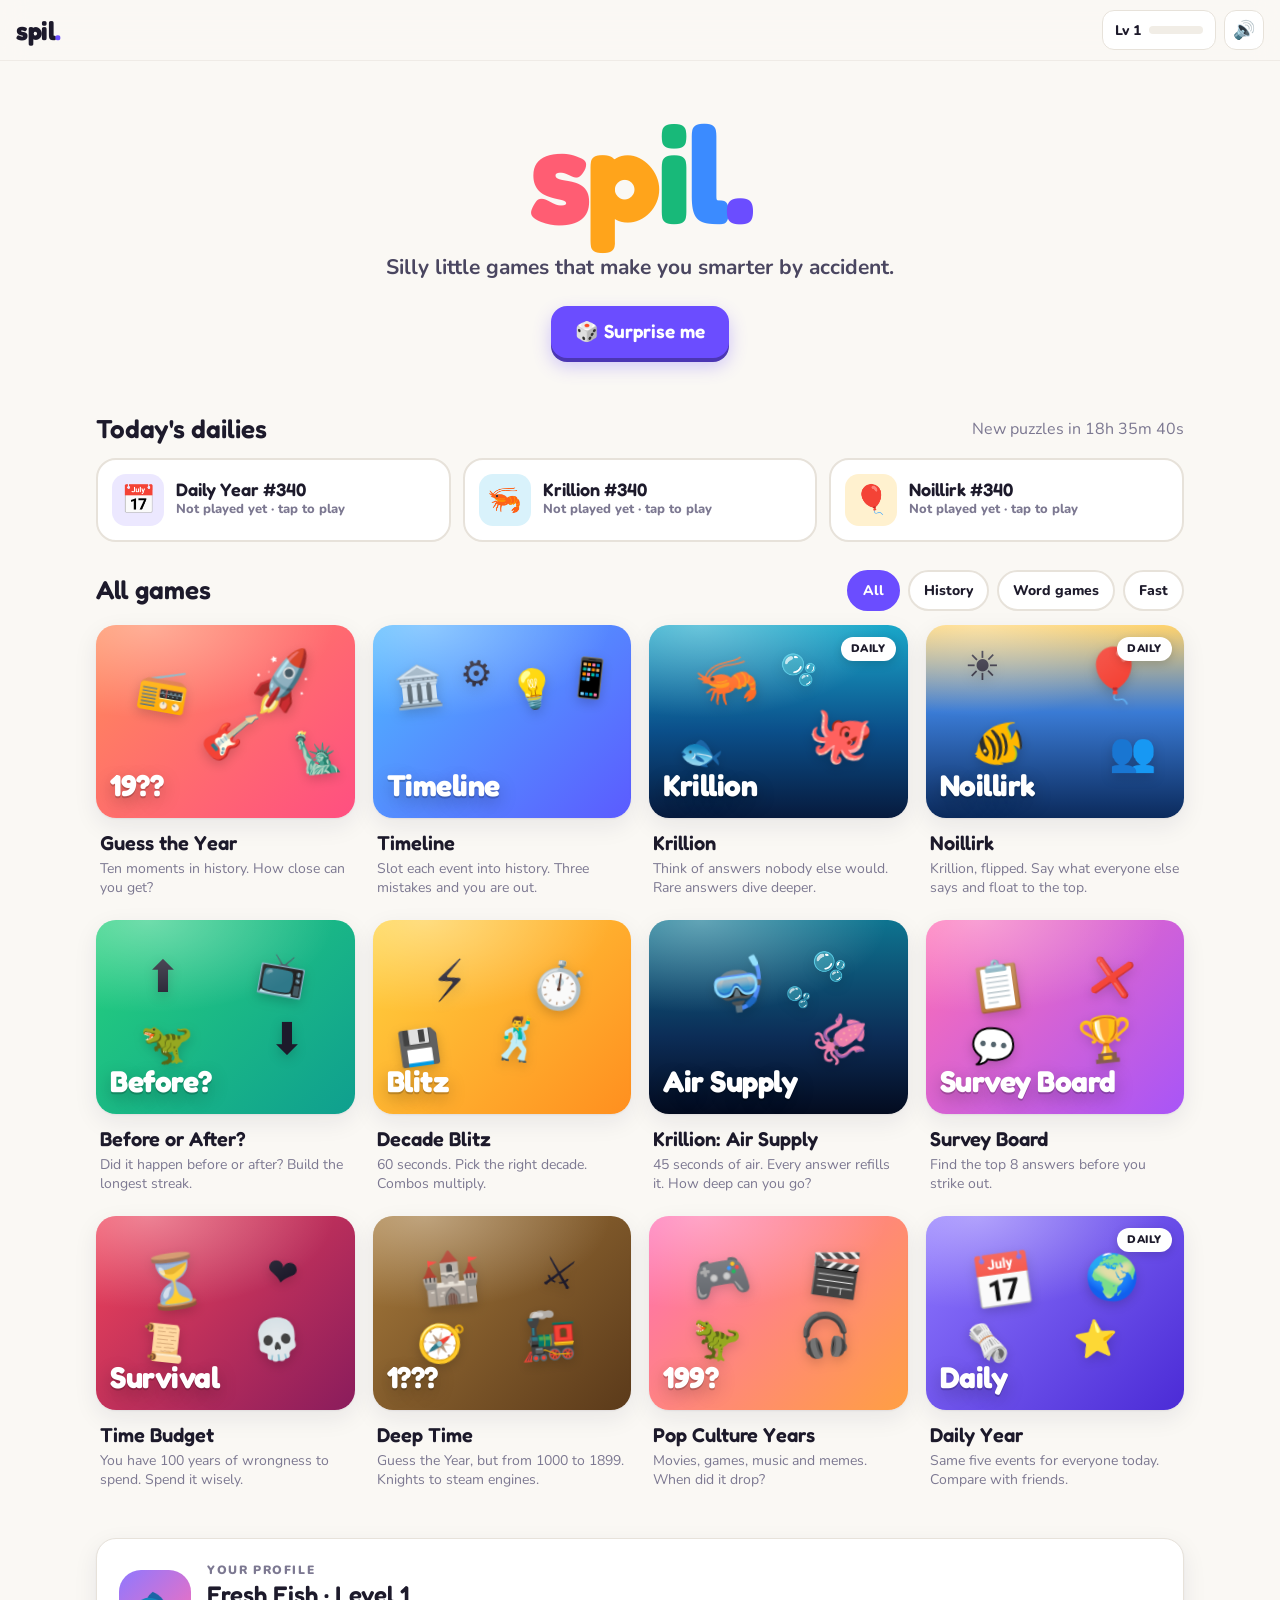
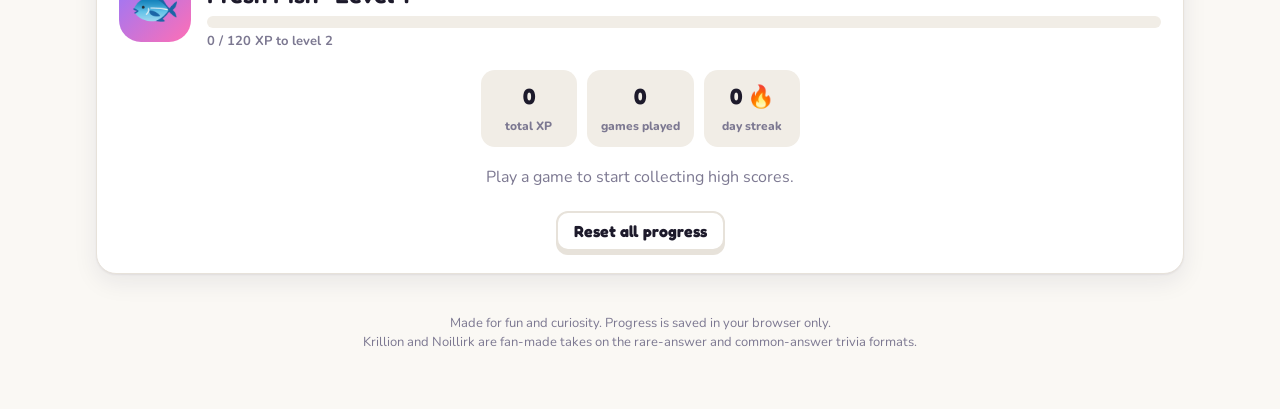
==== index.html @ cfe2b4f1 "Add spil.: neal.fun-style game site with Guess the Year, Krillion and Noillirk - Home page with game" ====
<!doctype html>
<html lang="en">
<head>
  <meta charset="utf-8">
  <meta name="viewport" content="width=device-width, initial-scale=1, viewport-fit=cover">
  <title>spil. · silly smart games</title>
  <meta name="description" content="A collection of quick, ridiculously replayable browser games: guess the year, build timelines, dive for rare answers in Krillion and hunt the obvious in Noillirk.">
  <meta name="theme-color" content="#6b4dff">
  <meta property="og:title" content="spil. · silly smart games">
  <meta property="og:description" content="Guess the year, build timelines, dive for rare answers. Quick games that make you smarter by accident.">
  <link rel="icon" href="assets/favicon.svg" type="image/svg+xml">
  <link rel="preconnect" href="https://fonts.googleapis.com">
  <link rel="preconnect" href="https://fonts.gstatic.com" crossorigin>
  <link href="https://fonts.googleapis.com/css2?family=Fredoka:wght@500;600;700&family=Nunito:wght@500;700;800;900&display=swap" rel="stylesheet">
  <link rel="stylesheet" href="assets/css/base.css">
  <link rel="stylesheet" href="assets/css/home.css">
</head>
<body>
  <div id="topbar"></div>

  <main class="home">
    <header class="hero">
      <h1 class="hero-title"><span>s</span><span>p</span><span>i</span><span>l</span><span class="dot">.</span></h1>
      <p class="hero-sub">Silly little games that make you smarter by accident.</p>
      <div class="hero-actions">
        <button class="btn" id="surprise">🎲 Surprise me</button>
      </div>
    </header>

    <section class="dailies" aria-labelledby="dailies-h">
      <div class="section-head">
        <h2 id="dailies-h">Today's dailies</h2>
        <span class="muted" id="reset-clock"></span>
      </div>
      <div class="daily-row" id="daily-row"></div>
    </section>

    <section aria-labelledby="games-h">
      <div class="section-head">
        <h2 id="games-h">All games</h2>
        <div class="chips" id="filters" role="group" aria-label="Filter games"></div>
      </div>
      <div class="game-grid" id="game-grid"></div>
    </section>

    <section class="profile card" id="profile" aria-labelledby="profile-h">
      <div class="profile-top">
        <div class="avatar" id="avatar">🐟</div>
        <div class="profile-info">
          <div class="kicker">Your profile</div>
          <h2 id="profile-h"><span id="p-title">Fresh Fish</span> · <span id="p-level">Level 1</span></h2>
          <div class="p-bar"><span id="p-fill"></span></div>
          <div class="muted small" id="p-xp"></div>
        </div>
      </div>
      <div class="stat-row" id="p-stats"></div>
      <div class="best-list" id="p-bests"></div>
      <div class="center"><button class="btn ghost small" id="reset">Reset all progress</button></div>
    </section>

    <footer class="footer-note">
      Made for fun and curiosity. Progress is saved in your browser only.<br>
      Krillion and Noillirk are fan-made takes on the rare-answer and common-answer trivia formats.
    </footer>
  </main>

  <script src="assets/js/core.js"></script>
  <script src="assets/js/home.js"></script>
</body>
</html>
---- assets/css/base.css ----
/* Spil base styles: tokens, top bar, buttons, shared components. */
:root {
  --bg: #faf8f4;
  --bg-2: #f1ede6;
  --card: #ffffff;
  --ink: #1d1a2b;
  --ink-2: #4a4660;
  --muted: #7c7891;
  --line: #e7e2da;
  --accent: #6b4dff;
  --accent-2: #8f78ff;
  --accent-ink: #ffffff;
  --good: #16b871;
  --good-bg: #dff7ec;
  --warn: #f5a524;
  --warn-bg: #fff2d9;
  --bad: #f0435a;
  --bad-bg: #ffe3e7;
  --shadow: 0 1px 2px rgba(30, 20, 60, 0.06), 0 8px 24px rgba(30, 20, 60, 0.08);
  --shadow-lg: 0 2px 4px rgba(30, 20, 60, 0.08), 0 18px 48px rgba(30, 20, 60, 0.16);
  --radius: 20px;
  --radius-sm: 12px;
  --font-display: 'Fredoka', 'Nunito', system-ui, sans-serif;
  --font-body: 'Nunito', system-ui, -apple-system, 'Segoe UI', sans-serif;
  color-scheme: light;
}

@media (prefers-color-scheme: dark) {
  :root:not([data-theme='light']) {
    --bg: #13111c;
    --bg-2: #1b1828;
    --card: #1f1c2e;
    --ink: #f3f0ff;
    --ink-2: #cfc9e8;
    --muted: #9690b3;
    --line: #2f2b44;
    --accent: #8b74ff;
    --accent-2: #a594ff;
    --good-bg: #123a2a;
    --warn-bg: #3d2e10;
    --bad-bg: #431b24;
    --shadow: 0 1px 2px rgba(0, 0, 0, 0.3), 0 8px 24px rgba(0, 0, 0, 0.35);
    --shadow-lg: 0 2px 4px rgba(0, 0, 0, 0.4), 0 18px 48px rgba(0, 0, 0, 0.5);
    color-scheme: dark;
  }
}

*,
*::before,
*::after {
  box-sizing: border-box;
}

html {
  -webkit-text-size-adjust: 100%;
  -webkit-tap-highlight-color: transparent;
}

body {
  margin: 0;
  min-height: 100vh;
  min-height: 100dvh;
  background: var(--bg);
  color: var(--ink);
  font-family: var(--font-body);
  font-size: 16px;
  line-height: 1.5;
  overflow-x: hidden;
}

h1,
h2,
h3 {
  font-family: var(--font-display);
  font-weight: 600;
  line-height: 1.15;
  margin: 0;
}

a {
  color: inherit;
}

button {
  font: inherit;
  color: inherit;
}

[hidden] {
  display: none !important;
}

.visually-hidden {
  position: absolute !important;
  width: 1px;
  height: 1px;
  overflow: hidden;
  clip: rect(0 0 0 0);
  white-space: nowrap;
}

/* ---------- Top bar ---------- */
.topbar {
  position: sticky;
  top: 0;
  z-index: 50;
  display: flex;
  align-items: center;
  gap: 12px;
  padding: 10px 16px;
  background: color-mix(in srgb, var(--bg) 82%, transparent);
  backdrop-filter: blur(12px);
  -webkit-backdrop-filter: blur(12px);
  border-bottom: 1px solid color-mix(in srgb, var(--line) 60%, transparent);
}

.logo {
  display: inline-flex;
  align-items: baseline;
  gap: 6px;
  text-decoration: none;
  font-family: var(--font-display);
  font-weight: 700;
  font-size: 26px;
  letter-spacing: -0.5px;
}

.logo-back {
  font-size: 20px;
  color: var(--muted);
  transition: transform 0.2s;
}

.logo:hover .logo-back {
  transform: translateX(-3px);
}

.logo-dot {
  color: var(--accent);
  margin-left: -6px;
}

.topbar-title {
  flex: 1;
  min-width: 0;
  text-align: center;
  font-family: var(--font-display);
  font-weight: 600;
  font-size: 17px;
  color: var(--ink-2);
  white-space: nowrap;
  overflow: hidden;
  text-overflow: ellipsis;
}

.topbar-right {
  display: flex;
  align-items: center;
  gap: 8px;
}

.icon-btn {
  width: 40px;
  height: 40px;
  display: grid;
  place-items: center;
  border: 1px solid var(--line);
  background: var(--card);
  border-radius: 12px;
  cursor: pointer;
  font-size: 18px;
  transition: transform 0.15s;
}

.icon-btn:hover {
  transform: translateY(-1px);
}

.icon-btn:active {
  transform: scale(0.94);
}

.xp-chip {
  display: inline-flex;
  align-items: center;
  gap: 8px;
  height: 40px;
  padding: 0 12px;
  border: 1px solid var(--line);
  border-radius: 12px;
  background: var(--card);
  text-decoration: none;
  font-weight: 800;
  font-size: 14px;
}

.xp-streak {
  font-size: 13px;
}

.xp-bar {
  width: 54px;
  height: 8px;
  border-radius: 99px;
  background: var(--bg-2);
  overflow: hidden;
}

.xp-fill {
  display: block;
  height: 100%;
  width: 0;
  border-radius: inherit;
  background: linear-gradient(90deg, var(--accent), #ff6fb5);
  transition: width 0.8s cubic-bezier(0.2, 0.8, 0.2, 1);
}

@media (max-width: 420px) {
  .xp-bar {
    display: none;
  }
  .topbar-title {
    font-size: 15px;
  }
}

/* ---------- Buttons ---------- */
.btn {
  --b: var(--accent);
  display: inline-flex;
  align-items: center;
  justify-content: center;
  gap: 8px;
  min-height: 52px;
  padding: 0 24px;
  border: 0;
  border-radius: 16px;
  background: var(--b);
  color: var(--accent-ink);
  font-family: var(--font-display);
  font-weight: 600;
  font-size: 19px;
  text-decoration: none;
  cursor: pointer;
  box-shadow: 0 4px 0 color-mix(in srgb, var(--b) 70%, #000), 0 8px 18px color-mix(in srgb, var(--b) 30%, transparent);
  transition: transform 0.12s, box-shadow 0.12s, filter 0.2s;
  user-select: none;
}

.btn:hover {
  filter: brightness(1.06);
  transform: translateY(-1px);
}

.btn:active {
  transform: translateY(3px);
  box-shadow: 0 1px 0 color-mix(in srgb, var(--b) 70%, #000), 0 3px 8px color-mix(in srgb, var(--b) 25%, transparent);
}

.btn:disabled {
  opacity: 0.45;
  pointer-events: none;
}

.btn.ghost {
  background: var(--card);
  color: var(--ink);
  border: 2px solid var(--line);
  box-shadow: 0 4px 0 var(--line);
}

.btn.good {
  --b: var(--good);
}

.btn.bad {
  --b: var(--bad);
}

.btn.warn {
  --b: var(--warn);
}

.btn.small {
  min-height: 40px;
  padding: 0 16px;
  font-size: 16px;
  border-radius: 12px;
}

.btn.wide {
  width: 100%;
}

.btn-row {
  display: flex;
  gap: 12px;
  flex-wrap: wrap;
  justify-content: center;
}

/* ---------- Chips ---------- */
.chips {
  display: flex;
  flex-wrap: wrap;
  gap: 8px;
  justify-content: center;
}

.chip {
  padding: 8px 14px;
  border-radius: 99px;
  border: 2px solid var(--line);
  background: var(--card);
  font-weight: 800;
  font-size: 14px;
  cursor: pointer;
  transition: all 0.15s;
  user-select: none;
}

.chip:hover {
  border-color: var(--accent-2);
}

.chip[aria-pressed='true'] {
  background: var(--accent);
  border-color: var(--accent);
  color: #fff;
}

/* ---------- Layout ---------- */
.wrap {
  width: 100%;
  max-width: 760px;
  margin: 0 auto;
  padding: 20px 16px 64px;
}

.card {
  background: var(--card);
  border: 1px solid var(--line);
  border-radius: var(--radius);
  box-shadow: var(--shadow);
}

.screen {
  animation: screen-in 0.35s cubic-bezier(0.2, 0.8, 0.2, 1);
}

@keyframes screen-in {
  from {
    opacity: 0;
    transform: translateY(14px);
  }
}

.kicker {
  font-weight: 900;
  font-size: 12px;
  letter-spacing: 1.6px;
  text-transform: uppercase;
  color: var(--muted);
}

.muted {
  color: var(--muted);
}

.center {
  text-align: center;
}

/* ---------- Feedback animations ---------- */
.shake {
  animation: shake 0.4s;
}

@keyframes shake {
  20% { transform: translateX(-8px); }
  40% { transform: translateX(7px); }
  60% { transform: translateX(-5px); }
  80% { transform: translateX(3px); }
}

.pop {
  animation: pop 0.45s cubic-bezier(0.2, 1.6, 0.4, 1);
}

@keyframes pop {
  from { transform: scale(0.6); opacity: 0; }
}

.float {
  animation: float 3.2s ease-in-out infinite;
}

@keyframes float {
  50% { transform: translateY(-8px); }
}

/* ---------- Toasts & confetti ---------- */
.toasts {
  position: fixed;
  left: 50%;
  bottom: 24px;
  transform: translateX(-50%);
  z-index: 200;
  display: flex;
  flex-direction: column;
  gap: 8px;
  align-items: center;
  pointer-events: none;
  width: calc(100% - 32px);
  max-width: 420px;
}

.toast {
  padding: 12px 18px;
  border-radius: 14px;
  background: var(--ink);
  color: var(--bg);
  font-weight: 800;
  box-shadow: var(--shadow-lg);
  animation: toast-in 0.35s cubic-bezier(0.2, 1.4, 0.4, 1);
  text-align: center;
}

.toast.out {
  opacity: 0;
  transform: translateY(10px);
  transition: all 0.3s;
}

@keyframes toast-in {
  from { opacity: 0; transform: translateY(16px) scale(0.95); }
}

.confetti-canvas {
  position: fixed;
  inset: 0;
  width: 100vw;
  height: 100vh;
  pointer-events: none;
  z-index: 300;
}

/* ---------- Shared results & mode pickers ---------- */
.mode-grid {
  display: grid;
  grid-template-columns: repeat(auto-fill, minmax(210px, 1fr));
  gap: 14px;
}

.mode-card {
  position: relative;
  display: flex;
  flex-direction: column;
  gap: 4px;
  padding: 18px;
  text-align: left;
  border: 2px solid var(--line);
  border-radius: var(--radius);
  background: var(--card);
  cursor: pointer;
  transition: transform 0.18s, border-color 0.18s, box-shadow 0.18s;
}

.mode-card:hover {
  transform: translateY(-3px);
  border-color: var(--accent-2);
  box-shadow: var(--shadow);
}

.mode-card .mode-emoji {
  font-size: 34px;
  line-height: 1;
  margin-bottom: 6px;
}

.mode-card .mode-name {
  font-family: var(--font-display);
  font-weight: 600;
  font-size: 20px;
}

.mode-card .mode-desc {
  color: var(--muted);
  font-size: 14px;
  line-height: 1.35;
}

.mode-card .mode-best {
  margin-top: 6px;
  font-size: 12px;
  font-weight: 900;
  color: var(--accent);
  letter-spacing: 0.4px;
}

.mode-card .badge {
  position: absolute;
  top: 12px;
  right: 12px;
  padding: 3px 9px;
  border-radius: 99px;
  font-size: 11px;
  font-weight: 900;
  letter-spacing: 0.5px;
  background: var(--warn);
  color: #3a2600;
}

.mode-card .badge.done {
  background: var(--good);
  color: #fff;
}

.big-score {
  font-family: var(--font-display);
  font-weight: 700;
  font-size: clamp(56px, 16vw, 96px);
  line-height: 1;
  letter-spacing: -2px;
}

.result-title {
  font-size: clamp(26px, 6vw, 36px);
}

.stat-row {
  display: flex;
  justify-content: center;
  gap: 10px;
  flex-wrap: wrap;
}

.stat {
  min-width: 96px;
  padding: 10px 14px;
  border-radius: 14px;
  background: var(--bg-2);
  text-align: center;
}

.stat b {
  display: block;
  font-family: var(--font-display);
  font-size: 22px;
}

.stat span {
  font-size: 12px;
  color: var(--muted);
  font-weight: 800;
}

.new-best {
  display: inline-block;
  padding: 6px 14px;
  border-radius: 99px;
  background: linear-gradient(90deg, #ffb020, #ff6fb5);
  color: #fff;
  font-weight: 900;
  letter-spacing: 0.4px;
  animation: pop 0.5s cubic-bezier(0.2, 1.6, 0.4, 1);
}

.footer-note {
  margin-top: 40px;
  text-align: center;
  font-size: 13px;
  color: var(--muted);
}

@media (prefers-reduced-motion: reduce) {
  *,
  *::before,
  *::after {
    animation-duration: 0.01ms !important;
    animation-iteration-count: 1 !important;
    transition-duration: 0.01ms !important;
  }
}
---- assets/css/home.css ----
/* Home page: neal.fun-style wall of games. */
.home {
  width: 100%;
  max-width: 1120px;
  margin: 0 auto;
  padding: 0 16px 56px;
}

.hero {
  padding: 48px 0 28px;
  text-align: center;
}

.hero-title {
  font-size: clamp(72px, 18vw, 136px);
  font-weight: 700;
  letter-spacing: -4px;
  line-height: 0.95;
}

.hero-title span {
  display: inline-block;
  animation: letter-bounce 0.7s cubic-bezier(0.2, 1.6, 0.4, 1) backwards;
}

.hero-title span:nth-child(1) { color: #ff5d73; animation-delay: 0.05s; }
.hero-title span:nth-child(2) { color: #ffa41b; animation-delay: 0.12s; }
.hero-title span:nth-child(3) { color: #18b979; animation-delay: 0.19s; }
.hero-title span:nth-child(4) { color: #3b8bff; animation-delay: 0.26s; }
.hero-title .dot { color: var(--accent); animation-delay: 0.33s; }

.hero-title span:hover {
  animation: wobble 0.6s;
}

@keyframes letter-bounce {
  from { transform: translateY(40px) scale(0.6); opacity: 0; }
}

@keyframes wobble {
  25% { transform: rotate(-10deg) scale(1.1); }
  75% { transform: rotate(8deg) scale(1.05); }
}

.hero-sub {
  margin: 14px auto 22px;
  max-width: 520px;
  font-size: clamp(17px, 2.6vw, 21px);
  color: var(--ink-2);
  font-weight: 700;
}

.section-head {
  display: flex;
  align-items: center;
  justify-content: space-between;
  gap: 12px;
  flex-wrap: wrap;
  margin: 28px 0 14px;
}

.section-head h2 {
  font-size: 26px;
}

.section-head .chips {
  justify-content: flex-end;
}

/* ---------- Daily strip ---------- */
.daily-row {
  display: grid;
  grid-template-columns: repeat(3, 1fr);
  gap: 12px;
}

.daily {
  display: flex;
  align-items: center;
  gap: 12px;
  padding: 14px;
  border-radius: var(--radius);
  background: var(--card);
  border: 2px solid var(--line);
  text-decoration: none;
  transition: transform 0.18s, border-color 0.18s;
}

.daily:hover {
  transform: translateY(-2px);
  border-color: var(--accent-2);
}

.daily-emoji {
  flex: none;
  width: 52px;
  height: 52px;
  display: grid;
  place-items: center;
  border-radius: 14px;
  font-size: 28px;
}

.daily-name {
  font-family: var(--font-display);
  font-weight: 600;
  font-size: 18px;
  line-height: 1.1;
}

.daily-state {
  font-size: 13px;
  font-weight: 800;
  color: var(--muted);
}

.daily.done .daily-state {
  color: var(--good);
}

@media (max-width: 720px) {
  .daily-row {
    grid-template-columns: 1fr;
  }
}

/* ---------- Game grid ---------- */
.game-grid {
  display: grid;
  grid-template-columns: repeat(auto-fill, minmax(240px, 1fr));
  gap: 22px 18px;
}

.game {
  display: block;
  text-decoration: none;
  outline-offset: 6px;
  border-radius: var(--radius);
}

.game-thumb {
  position: relative;
  aspect-ratio: 4 / 3;
  border-radius: var(--radius);
  overflow: hidden;
  box-shadow: var(--shadow);
  transition: transform 0.25s cubic-bezier(0.2, 0.8, 0.2, 1), box-shadow 0.25s;
  isolation: isolate;
}

.game:hover .game-thumb,
.game:focus-visible .game-thumb {
  transform: translateY(-5px) rotate(-0.6deg);
  box-shadow: var(--shadow-lg);
}

.game-thumb::after {
  content: '';
  position: absolute;
  inset: 0;
  background: radial-gradient(120% 80% at 20% 0%, rgba(255, 255, 255, 0.35), transparent 60%);
  pointer-events: none;
}

.thumb-label {
  position: absolute;
  left: 14px;
  bottom: 10px;
  z-index: 2;
  font-family: var(--font-display);
  font-weight: 700;
  font-size: 30px;
  color: #fff;
  text-shadow: 0 2px 0 rgba(0, 0, 0, 0.18), 0 6px 18px rgba(0, 0, 0, 0.25);
  letter-spacing: -0.5px;
}

.sprite {
  position: absolute;
  line-height: 1;
  transform: translate(-50%, -50%) rotate(var(--r, 0deg));
  transition: transform 0.4s cubic-bezier(0.2, 1.4, 0.4, 1);
  filter: drop-shadow(0 4px 6px rgba(0, 0, 0, 0.18));
  user-select: none;
}

.game:hover .sprite {
  transform: translate(-50%, -50%) rotate(calc(var(--r, 0deg) * -1)) scale(1.12) translateY(-4px);
}

.game:hover .sprite:nth-child(2n) {
  transition-delay: 0.05s;
}

.thumb-badge {
  position: absolute;
  top: 12px;
  right: 12px;
  z-index: 2;
  padding: 4px 10px;
  border-radius: 99px;
  background: #fff;
  color: #1d1a2b;
  font-size: 11px;
  font-weight: 900;
  letter-spacing: 0.6px;
  box-shadow: 0 3px 10px rgba(0, 0, 0, 0.15);
}

.game-meta {
  padding: 10px 4px 0;
}

.game-title {
  font-family: var(--font-display);
  font-weight: 600;
  font-size: 20px;
}

.game-desc {
  margin-top: 2px;
  font-size: 14px;
  color: var(--muted);
  line-height: 1.35;
}

.game-best {
  margin-top: 4px;
  font-size: 12px;
  font-weight: 900;
  color: var(--accent);
}

/* ---------- Profile ---------- */
.profile {
  margin-top: 48px;
  padding: 22px;
  display: grid;
  gap: 18px;
  scroll-margin-top: 80px;
}

.profile-top {
  display: flex;
  gap: 16px;
  align-items: center;
}

.avatar {
  flex: none;
  width: 72px;
  height: 72px;
  display: grid;
  place-items: center;
  font-size: 40px;
  border-radius: 22px;
  background: linear-gradient(135deg, #8f78ff, #ff6fb5);
}

.profile-info {
  flex: 1;
  min-width: 0;
}

.profile-info h2 {
  font-size: 24px;
  margin: 2px 0 8px;
}

.p-bar {
  height: 12px;
  border-radius: 99px;
  background: var(--bg-2);
  overflow: hidden;
}

.p-bar span {
  display: block;
  height: 100%;
  width: 0;
  border-radius: inherit;
  background: linear-gradient(90deg, var(--accent), #ff6fb5);
  transition: width 1s cubic-bezier(0.2, 0.8, 0.2, 1);
}

.small {
  font-size: 13px;
  margin-top: 4px;
  font-weight: 700;
}

.best-list {
  display: grid;
  grid-template-columns: repeat(auto-fill, minmax(200px, 1fr));
  gap: 8px;
}

.best-item {
  display: flex;
  justify-content: space-between;
  gap: 8px;
  padding: 10px 12px;
  border-radius: 12px;
  background: var(--bg-2);
  font-size: 14px;
  font-weight: 800;
}

.best-item b {
  font-family: var(--font-display);
  color: var(--accent);
}
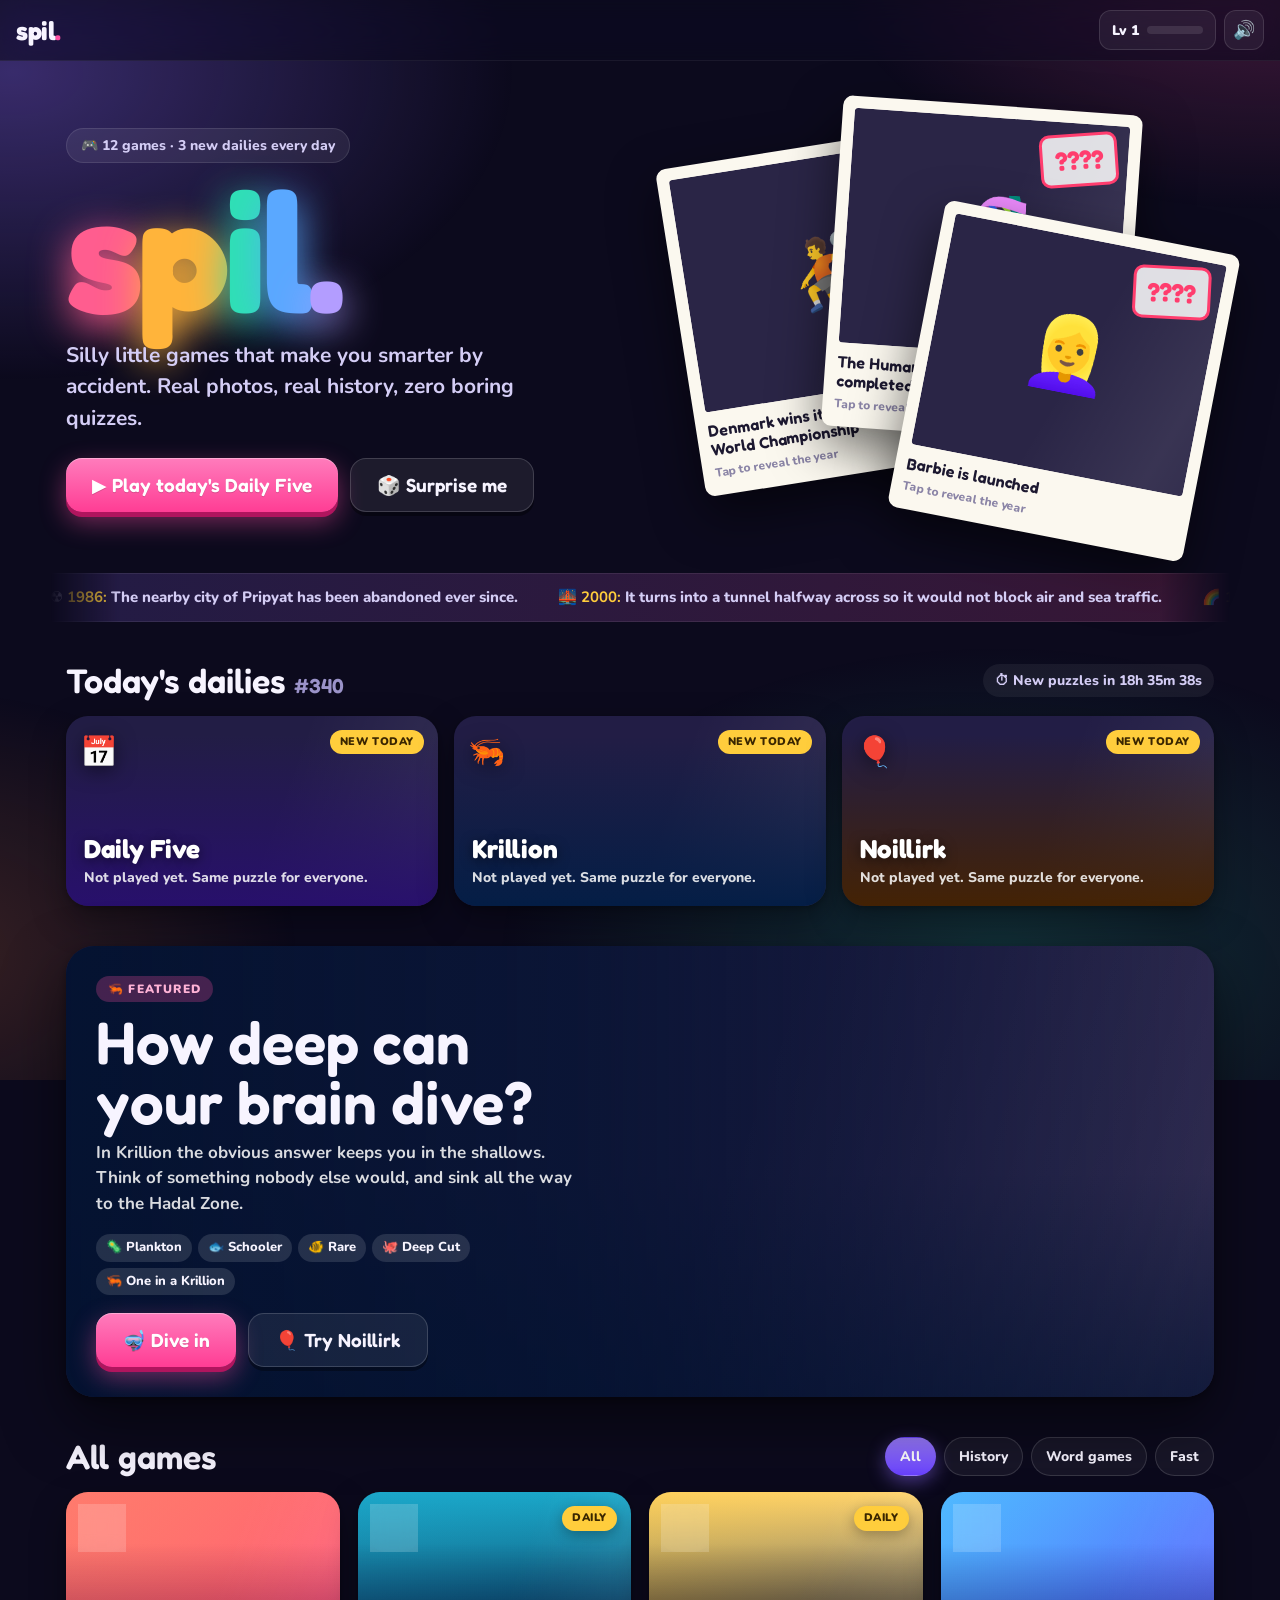
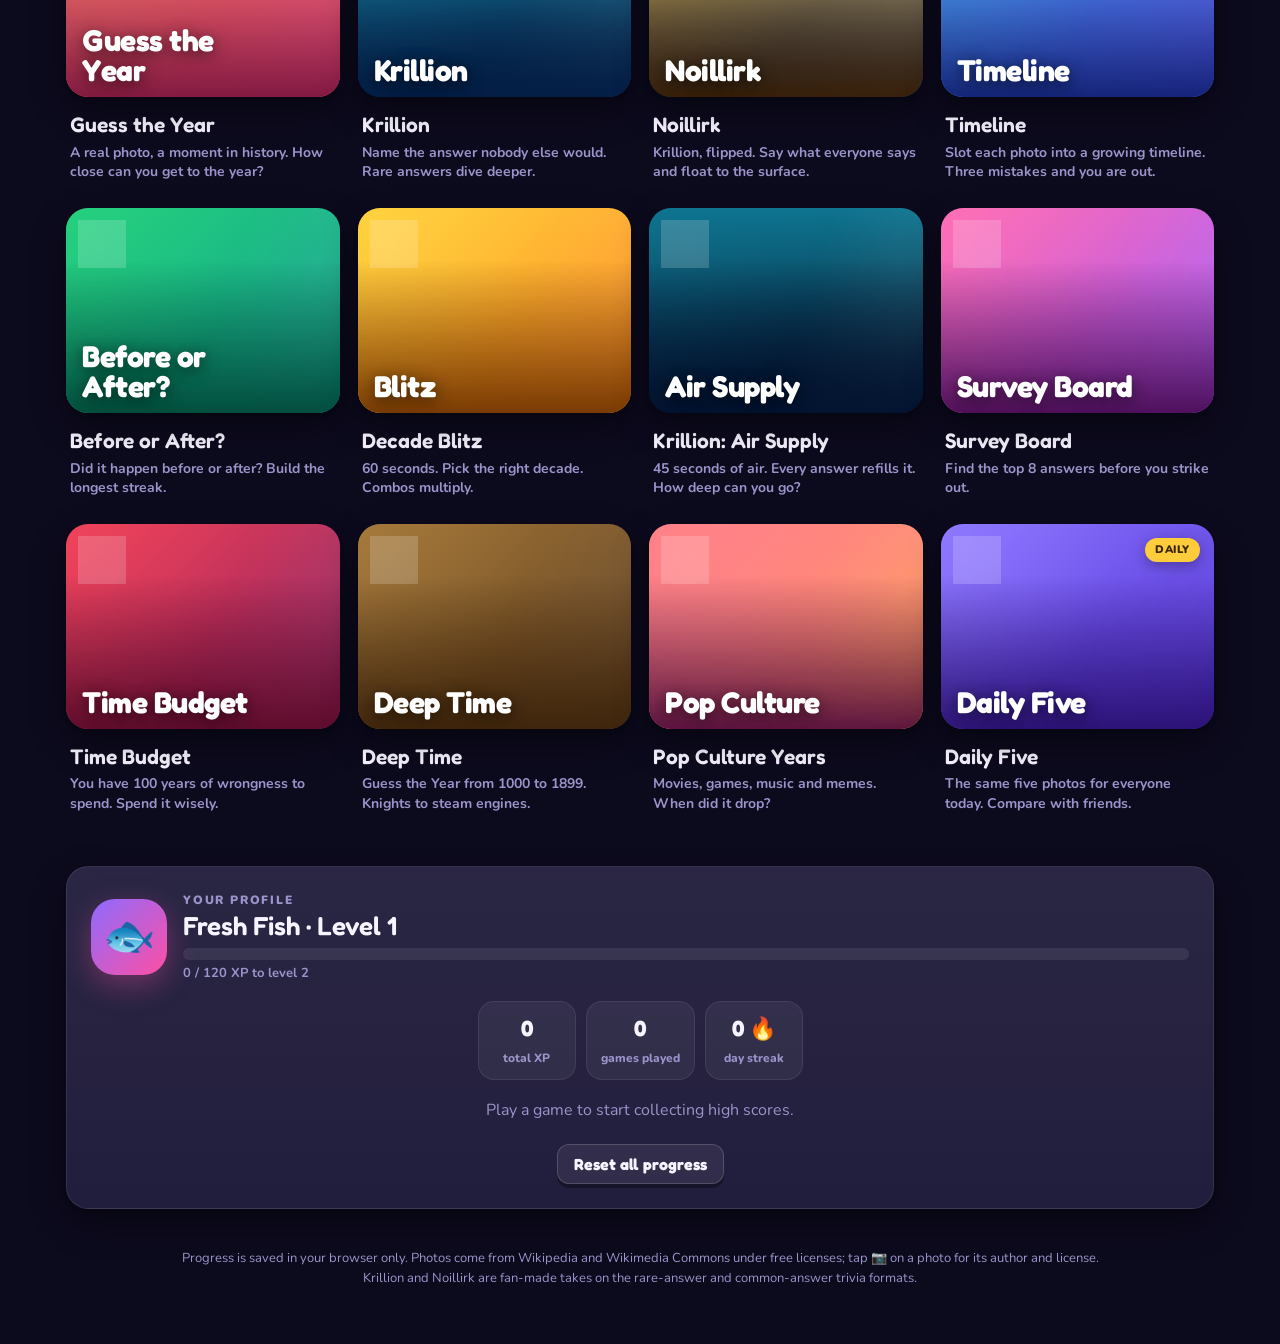
==== commit 0e4e8fdf: "Redesign with real photos and a dark, vivid look - Load free-licensed photos live from Wikipedia/Wik" ====
--- a/index.html
+++ b/index.html
@@ -4,11 +4,13 @@
   <meta charset="utf-8">
   <meta name="viewport" content="width=device-width, initial-scale=1, viewport-fit=cover">
   <title>spil. · silly smart games</title>
-  <meta name="description" content="A collection of quick, ridiculously replayable browser games: guess the year, build timelines, dive for rare answers in Krillion and hunt the obvious in Noillirk.">
-  <meta name="theme-color" content="#6b4dff">
+  <meta name="description" content="Quick, ridiculously replayable browser games: guess the year from real photos, build timelines, dive for rare answers in Krillion and hunt the obvious in Noillirk.">
+  <meta name="theme-color" content="#0c0a1d">
   <meta property="og:title" content="spil. · silly smart games">
-  <meta property="og:description" content="Guess the year, build timelines, dive for rare answers. Quick games that make you smarter by accident.">
+  <meta property="og:description" content="Guess the year from real photos, build timelines, dive for rare answers. Quick games that make you smarter by accident.">
   <link rel="icon" href="assets/favicon.svg" type="image/svg+xml">
+  <link rel="preconnect" href="https://en.wikipedia.org" crossorigin>
+  <link rel="preconnect" href="https://upload.wikimedia.org">
   <link rel="preconnect" href="https://fonts.googleapis.com">
   <link rel="preconnect" href="https://fonts.gstatic.com" crossorigin>
   <link href="https://fonts.googleapis.com/css2?family=Fredoka:wght@500;600;700&family=Nunito:wght@500;700;800;900&display=swap" rel="stylesheet">
@@ -19,21 +21,30 @@
   <div id="topbar"></div>
 
   <main class="home">
-    <header class="hero">
-      <h1 class="hero-title"><span>s</span><span>p</span><span>i</span><span>l</span><span class="dot">.</span></h1>
-      <p class="hero-sub">Silly little games that make you smarter by accident.</p>
-      <div class="hero-actions">
-        <button class="btn" id="surprise">🎲 Surprise me</button>
+    <section class="hero">
+      <div class="hero-copy">
+        <div class="hero-kicker">🎮 12 games · 3 new dailies every day</div>
+        <h1 class="hero-title"><span>s</span><span>p</span><span>i</span><span>l</span><span class="dot">.</span></h1>
+        <p class="hero-sub">Silly little games that make you smarter by accident. Real photos, real history, zero boring quizzes.</p>
+        <div class="hero-actions">
+          <a class="btn pink" id="play-daily" href="year/?mode=daily">▶ Play today's daily</a>
+          <button class="btn ghost" id="surprise">🎲 Surprise me</button>
+        </div>
       </div>
-    </header>
+      <div class="hero-stack" id="hero-stack" aria-label="Quick teaser: guess when these photos were taken"></div>
+    </section>
 
-    <section class="dailies" aria-labelledby="dailies-h">
+    <div class="ticker" aria-hidden="true"><div class="ticker-track" id="ticker"></div></div>
+
+    <section aria-labelledby="dailies-h">
       <div class="section-head">
-        <h2 id="dailies-h">Today's dailies</h2>
-        <span class="muted" id="reset-clock"></span>
+        <h2 id="dailies-h">Today's dailies <span class="muted day-no" id="day-no"></span></h2>
+        <span class="clock" id="reset-clock"></span>
       </div>
       <div class="daily-row" id="daily-row"></div>
     </section>
+
+    <section class="featured" id="featured"></section>
 
     <section aria-labelledby="games-h">
       <div class="section-head">
@@ -59,12 +70,16 @@
     </section>
 
     <footer class="footer-note">
-      Made for fun and curiosity. Progress is saved in your browser only.<br>
+      Progress is saved in your browser only. Photos come from Wikipedia and Wikimedia Commons under free licenses; tap 📷 on a photo for its author and license.<br>
       Krillion and Noillirk are fan-made takes on the rare-answer and common-answer trivia formats.
     </footer>
   </main>
 
   <script src="assets/js/core.js"></script>
+  <script src="assets/js/wiki.js"></script>
+  <script src="assets/js/data/events-a.js"></script>
+  <script src="assets/js/data/events-b.js"></script>
+  <script src="assets/js/data/events-c.js"></script>
   <script src="assets/js/home.js"></script>
 </body>
 </html>
--- a/assets/css/base.css
+++ b/assets/css/base.css
@@ -1,48 +1,33 @@
-/* Spil base styles: tokens, top bar, buttons, shared components. */
+/* spil. base styles: dark, vivid, photo-first. Shared by every page. */
 :root {
-  --bg: #faf8f4;
-  --bg-2: #f1ede6;
-  --card: #ffffff;
-  --ink: #1d1a2b;
-  --ink-2: #4a4660;
-  --muted: #7c7891;
-  --line: #e7e2da;
-  --accent: #6b4dff;
-  --accent-2: #8f78ff;
+  --bg: #0c0a1d;
+  --bg-2: #16132f;
+  --card: #1a1636;
+  --card-2: #221d45;
+  --ink: #f7f4ff;
+  --ink-2: #d4cdf5;
+  --muted: #9b93c9;
+  --line: #2e2858;
+  --accent: #8d6bff;
+  --accent-2: #b39dff;
   --accent-ink: #ffffff;
-  --good: #16b871;
-  --good-bg: #dff7ec;
-  --warn: #f5a524;
-  --warn-bg: #fff2d9;
-  --bad: #f0435a;
-  --bad-bg: #ffe3e7;
-  --shadow: 0 1px 2px rgba(30, 20, 60, 0.06), 0 8px 24px rgba(30, 20, 60, 0.08);
-  --shadow-lg: 0 2px 4px rgba(30, 20, 60, 0.08), 0 18px 48px rgba(30, 20, 60, 0.16);
-  --radius: 20px;
-  --radius-sm: 12px;
+  --pink: #ff4fa3;
+  --yellow: #ffcd3c;
+  --teal: #2fe0b5;
+  --orange: #ff8a3d;
+  --good: #22d38a;
+  --good-bg: rgba(34, 211, 138, 0.14);
+  --warn: #ffb020;
+  --warn-bg: rgba(255, 176, 32, 0.14);
+  --bad: #ff4d6a;
+  --bad-bg: rgba(255, 77, 106, 0.14);
+  --shadow: 0 2px 6px rgba(0, 0, 0, 0.25), 0 14px 34px rgba(0, 0, 0, 0.35);
+  --shadow-lg: 0 4px 10px rgba(0, 0, 0, 0.3), 0 26px 60px rgba(0, 0, 0, 0.5);
+  --radius: 22px;
+  --radius-sm: 14px;
   --font-display: 'Fredoka', 'Nunito', system-ui, sans-serif;
   --font-body: 'Nunito', system-ui, -apple-system, 'Segoe UI', sans-serif;
-  color-scheme: light;
-}
-
-@media (prefers-color-scheme: dark) {
-  :root:not([data-theme='light']) {
-    --bg: #13111c;
-    --bg-2: #1b1828;
-    --card: #1f1c2e;
-    --ink: #f3f0ff;
-    --ink-2: #cfc9e8;
-    --muted: #9690b3;
-    --line: #2f2b44;
-    --accent: #8b74ff;
-    --accent-2: #a594ff;
-    --good-bg: #123a2a;
-    --warn-bg: #3d2e10;
-    --bad-bg: #431b24;
-    --shadow: 0 1px 2px rgba(0, 0, 0, 0.3), 0 8px 24px rgba(0, 0, 0, 0.35);
-    --shadow-lg: 0 2px 4px rgba(0, 0, 0, 0.4), 0 18px 48px rgba(0, 0, 0, 0.5);
-    color-scheme: dark;
-  }
+  color-scheme: dark;
 }
 
 *,
@@ -68,12 +53,32 @@
   overflow-x: hidden;
 }
 
+/* Slow-moving aurora behind every non-ocean page */
+body:not(.dive-page)::before {
+  content: '';
+  position: fixed;
+  inset: -20%;
+  z-index: -1;
+  background:
+    radial-gradient(40% 35% at 15% 20%, rgba(141, 107, 255, 0.35), transparent 70%),
+    radial-gradient(35% 30% at 85% 10%, rgba(255, 79, 163, 0.25), transparent 70%),
+    radial-gradient(40% 35% at 70% 90%, rgba(47, 224, 181, 0.18), transparent 70%),
+    radial-gradient(30% 30% at 10% 90%, rgba(255, 138, 61, 0.18), transparent 70%);
+  animation: aurora 28s ease-in-out infinite alternate;
+  pointer-events: none;
+}
+
+@keyframes aurora {
+  50% { transform: translate(3%, -2%) rotate(4deg) scale(1.05); }
+  100% { transform: translate(-3%, 2%) rotate(-3deg) scale(1.02); }
+}
+
 h1,
 h2,
 h3 {
   font-family: var(--font-display);
   font-weight: 600;
-  line-height: 1.15;
+  line-height: 1.12;
   margin: 0;
 }
 
@@ -90,13 +95,89 @@
   display: none !important;
 }
 
-.visually-hidden {
-  position: absolute !important;
-  width: 1px;
-  height: 1px;
+::selection {
+  background: var(--pink);
+  color: #fff;
+}
+
+.grad-text {
+  background: linear-gradient(90deg, var(--yellow), var(--pink) 45%, var(--accent-2));
+  -webkit-background-clip: text;
+  background-clip: text;
+  color: transparent;
+}
+
+/* ---------- Photos (filled by wiki.js) ---------- */
+.ph {
+  position: relative;
   overflow: hidden;
-  clip: rect(0 0 0 0);
+  background:
+    linear-gradient(110deg, transparent 30%, rgba(255, 255, 255, 0.07) 50%, transparent 70%) 0 0 / 200% 100%,
+    var(--card-2);
+  animation: shimmer 1.6s linear infinite;
+}
+
+.ph.ph-ready,
+.ph.ph-none {
+  animation: none;
+}
+
+@keyframes shimmer {
+  to { background-position: -200% 0, 0 0; }
+}
+
+.ph > img {
+  position: absolute;
+  inset: 0;
+  width: 100%;
+  height: 100%;
+  object-fit: cover;
+  object-position: center 32%;
+  opacity: 0;
+  transform: scale(1.04);
+  transition: opacity 0.6s ease, transform 1.2s cubic-bezier(0.2, 0.8, 0.2, 1);
+}
+
+.ph.ph-ready > img {
+  opacity: 1;
+  transform: scale(1);
+}
+
+.ph-fallback {
+  position: absolute;
+  inset: 0;
+  display: grid;
+  place-items: center;
+  font-size: 64px;
+  transition: opacity 0.5s;
+}
+
+.ph.ph-ready .ph-fallback {
+  opacity: 0;
+}
+
+.ph-credit {
+  position: absolute;
+  right: 8px;
+  bottom: 8px;
+  z-index: 3;
+  max-width: 70%;
+  padding: 3px 8px;
+  border-radius: 99px;
+  background: rgba(0, 0, 0, 0.45);
+  color: rgba(255, 255, 255, 0.85);
+  font-size: 10px;
+  font-weight: 800;
+  text-decoration: none;
   white-space: nowrap;
+  overflow: hidden;
+  text-overflow: ellipsis;
+  opacity: 0.75;
+  transition: opacity 0.2s;
+}
+
+.ph-credit:hover {
+  opacity: 1;
 }
 
 /* ---------- Top bar ---------- */
@@ -108,10 +189,10 @@
   align-items: center;
   gap: 12px;
   padding: 10px 16px;
-  background: color-mix(in srgb, var(--bg) 82%, transparent);
-  backdrop-filter: blur(12px);
-  -webkit-backdrop-filter: blur(12px);
-  border-bottom: 1px solid color-mix(in srgb, var(--line) 60%, transparent);
+  background: rgba(12, 10, 29, 0.6);
+  backdrop-filter: blur(14px) saturate(1.4);
+  -webkit-backdrop-filter: blur(14px) saturate(1.4);
+  border-bottom: 1px solid rgba(255, 255, 255, 0.06);
 }
 
 .logo {
@@ -136,7 +217,7 @@
 }
 
 .logo-dot {
-  color: var(--accent);
+  color: var(--pink);
   margin-left: -6px;
 }
 
@@ -164,16 +245,17 @@
   height: 40px;
   display: grid;
   place-items: center;
-  border: 1px solid var(--line);
-  background: var(--card);
+  border: 1px solid rgba(255, 255, 255, 0.12);
+  background: rgba(255, 255, 255, 0.06);
   border-radius: 12px;
   cursor: pointer;
   font-size: 18px;
-  transition: transform 0.15s;
+  transition: transform 0.15s, background 0.2s;
 }
 
 .icon-btn:hover {
   transform: translateY(-1px);
+  background: rgba(255, 255, 255, 0.12);
 }
 
 .icon-btn:active {
@@ -186,11 +268,11 @@
   gap: 8px;
   height: 40px;
   padding: 0 12px;
-  border: 1px solid var(--line);
+  border: 1px solid rgba(255, 255, 255, 0.12);
   border-radius: 12px;
-  background: var(--card);
+  background: rgba(255, 255, 255, 0.06);
   text-decoration: none;
-  font-weight: 800;
+  font-weight: 900;
   font-size: 14px;
 }
 
@@ -199,10 +281,10 @@
 }
 
 .xp-bar {
-  width: 54px;
+  width: 56px;
   height: 8px;
   border-radius: 99px;
-  background: var(--bg-2);
+  background: rgba(255, 255, 255, 0.1);
   overflow: hidden;
 }
 
@@ -211,7 +293,8 @@
   height: 100%;
   width: 0;
   border-radius: inherit;
-  background: linear-gradient(90deg, var(--accent), #ff6fb5);
+  background: linear-gradient(90deg, var(--yellow), var(--pink));
+  box-shadow: 0 0 10px rgba(255, 79, 163, 0.7);
   transition: width 0.8s cubic-bezier(0.2, 0.8, 0.2, 1);
 }
 
@@ -226,35 +309,39 @@
 
 /* ---------- Buttons ---------- */
 .btn {
-  --b: var(--accent);
+  --b1: #9a7bff;
+  --b2: #6a43ff;
+  --edge: #3d1fb8;
+  --glow: rgba(141, 107, 255, 0.45);
   display: inline-flex;
   align-items: center;
   justify-content: center;
   gap: 8px;
-  min-height: 52px;
-  padding: 0 24px;
+  min-height: 54px;
+  padding: 0 26px;
   border: 0;
   border-radius: 16px;
-  background: var(--b);
-  color: var(--accent-ink);
+  background: linear-gradient(180deg, var(--b1), var(--b2));
+  color: #fff;
   font-family: var(--font-display);
   font-weight: 600;
   font-size: 19px;
   text-decoration: none;
   cursor: pointer;
-  box-shadow: 0 4px 0 color-mix(in srgb, var(--b) 70%, #000), 0 8px 18px color-mix(in srgb, var(--b) 30%, transparent);
+  box-shadow: 0 5px 0 var(--edge), 0 10px 26px var(--glow), inset 0 1px 0 rgba(255, 255, 255, 0.35);
   transition: transform 0.12s, box-shadow 0.12s, filter 0.2s;
   user-select: none;
+  text-shadow: 0 1px 0 rgba(0, 0, 0, 0.15);
 }
 
 .btn:hover {
-  filter: brightness(1.06);
+  filter: brightness(1.08);
   transform: translateY(-1px);
 }
 
 .btn:active {
-  transform: translateY(3px);
-  box-shadow: 0 1px 0 color-mix(in srgb, var(--b) 70%, #000), 0 3px 8px color-mix(in srgb, var(--b) 25%, transparent);
+  transform: translateY(4px);
+  box-shadow: 0 1px 0 var(--edge), 0 4px 10px var(--glow), inset 0 1px 0 rgba(255, 255, 255, 0.35);
 }
 
 .btn:disabled {
@@ -263,23 +350,17 @@
 }
 
 .btn.ghost {
-  background: var(--card);
+  background: rgba(255, 255, 255, 0.07);
   color: var(--ink);
-  border: 2px solid var(--line);
-  box-shadow: 0 4px 0 var(--line);
-}
-
-.btn.good {
-  --b: var(--good);
-}
-
-.btn.bad {
-  --b: var(--bad);
-}
-
-.btn.warn {
-  --b: var(--warn);
-}
+  border: 1.5px solid rgba(255, 255, 255, 0.16);
+  box-shadow: 0 4px 0 rgba(0, 0, 0, 0.35);
+  text-shadow: none;
+}
+
+.btn.good { --b1: #3fe6a0; --b2: #15b56f; --edge: #0b7a4a; --glow: rgba(34, 211, 138, 0.4); }
+.btn.bad { --b1: #ff7088; --b2: #e8304f; --edge: #9c1630; --glow: rgba(255, 77, 106, 0.4); }
+.btn.warn { --b1: #ffd76a; --b2: #ffa21f; --edge: #b06a00; --glow: rgba(255, 176, 32, 0.4); color: #3b2500; }
+.btn.pink { --b1: #ff7cbc; --b2: #ff3d94; --edge: #b0155e; --glow: rgba(255, 79, 163, 0.45); }
 
 .btn.small {
   min-height: 40px;
@@ -310,8 +391,8 @@
 .chip {
   padding: 8px 14px;
   border-radius: 99px;
-  border: 2px solid var(--line);
-  background: var(--card);
+  border: 1.5px solid rgba(255, 255, 255, 0.14);
+  background: rgba(255, 255, 255, 0.05);
   font-weight: 800;
   font-size: 14px;
   cursor: pointer;
@@ -321,44 +402,43 @@
 
 .chip:hover {
   border-color: var(--accent-2);
+  background: rgba(255, 255, 255, 0.1);
 }
 
 .chip[aria-pressed='true'] {
-  background: var(--accent);
-  border-color: var(--accent);
+  background: linear-gradient(180deg, #9a7bff, #6a43ff);
+  border-color: transparent;
   color: #fff;
+  box-shadow: 0 6px 18px rgba(141, 107, 255, 0.45);
 }
 
 /* ---------- Layout ---------- */
 .wrap {
   width: 100%;
-  max-width: 760px;
+  max-width: 820px;
   margin: 0 auto;
-  padding: 20px 16px 64px;
+  padding: 18px 16px 64px;
 }
 
 .card {
-  background: var(--card);
-  border: 1px solid var(--line);
+  background: linear-gradient(180deg, rgba(255, 255, 255, 0.07), rgba(255, 255, 255, 0.03)), var(--card);
+  border: 1px solid rgba(255, 255, 255, 0.09);
   border-radius: var(--radius);
   box-shadow: var(--shadow);
 }
 
 .screen {
-  animation: screen-in 0.35s cubic-bezier(0.2, 0.8, 0.2, 1);
+  animation: screen-in 0.4s cubic-bezier(0.2, 0.8, 0.2, 1);
 }
 
 @keyframes screen-in {
-  from {
-    opacity: 0;
-    transform: translateY(14px);
-  }
+  from { opacity: 0; transform: translateY(16px); }
 }
 
 .kicker {
   font-weight: 900;
   font-size: 12px;
-  letter-spacing: 1.6px;
+  letter-spacing: 1.8px;
   text-transform: uppercase;
   color: var(--muted);
 }
@@ -384,7 +464,7 @@
 }
 
 .pop {
-  animation: pop 0.45s cubic-bezier(0.2, 1.6, 0.4, 1);
+  animation: pop 0.5s cubic-bezier(0.2, 1.6, 0.4, 1);
 }
 
 @keyframes pop {
@@ -412,14 +492,14 @@
   align-items: center;
   pointer-events: none;
   width: calc(100% - 32px);
-  max-width: 420px;
+  max-width: 440px;
 }
 
 .toast {
   padding: 12px 18px;
-  border-radius: 14px;
-  background: var(--ink);
-  color: var(--bg);
+  border-radius: 16px;
+  background: #fff;
+  color: #17132e;
   font-weight: 800;
   box-shadow: var(--shadow-lg);
   animation: toast-in 0.35s cubic-bezier(0.2, 1.4, 0.4, 1);
@@ -445,10 +525,10 @@
   z-index: 300;
 }
 
-/* ---------- Shared results & mode pickers ---------- */
+/* ---------- Mode pickers (photo cards) ---------- */
 .mode-grid {
   display: grid;
-  grid-template-columns: repeat(auto-fill, minmax(210px, 1fr));
+  grid-template-columns: repeat(auto-fill, minmax(230px, 1fr));
   gap: 14px;
 }
 
@@ -456,76 +536,123 @@
   position: relative;
   display: flex;
   flex-direction: column;
+  justify-content: flex-end;
   gap: 4px;
-  padding: 18px;
+  min-height: 210px;
+  padding: 76px 18px 18px;
   text-align: left;
-  border: 2px solid var(--line);
+  border: 0;
   border-radius: var(--radius);
   background: var(--card);
+  color: #fff;
   cursor: pointer;
-  transition: transform 0.18s, border-color 0.18s, box-shadow 0.18s;
+  overflow: hidden;
+  isolation: isolate;
+  box-shadow: var(--shadow);
+  transition: transform 0.25s cubic-bezier(0.2, 0.8, 0.2, 1), box-shadow 0.25s;
+}
+
+.mode-card > .ph {
+  position: absolute;
+  inset: 0;
+  z-index: -2;
+}
+
+.mode-card::after {
+  content: '';
+  position: absolute;
+  inset: 0;
+  z-index: -1;
+  background: linear-gradient(180deg, rgba(10, 8, 30, 0.05) 0%, rgba(10, 8, 30, 0.55) 45%, rgba(10, 8, 30, 0.95) 100%);
 }
 
 .mode-card:hover {
-  transform: translateY(-3px);
-  border-color: var(--accent-2);
-  box-shadow: var(--shadow);
+  transform: translateY(-4px) scale(1.01);
+  box-shadow: var(--shadow-lg), 0 0 0 2px var(--accent-2);
+}
+
+.mode-card:hover > .ph > img {
+  transform: scale(1.06);
 }
 
 .mode-card .mode-emoji {
-  font-size: 34px;
+  position: absolute;
+  top: 14px;
+  left: 14px;
+  width: 46px;
+  height: 46px;
+  display: grid;
+  place-items: center;
+  border-radius: 14px;
+  background: rgba(255, 255, 255, 0.16);
+  backdrop-filter: blur(8px);
+  -webkit-backdrop-filter: blur(8px);
+  font-size: 26px;
   line-height: 1;
-  margin-bottom: 6px;
 }
 
 .mode-card .mode-name {
   font-family: var(--font-display);
-  font-weight: 600;
-  font-size: 20px;
+  font-weight: 700;
+  font-size: 23px;
+  text-shadow: 0 2px 10px rgba(0, 0, 0, 0.5);
 }
 
 .mode-card .mode-desc {
-  color: var(--muted);
+  color: rgba(255, 255, 255, 0.82);
   font-size: 14px;
+  font-weight: 700;
   line-height: 1.35;
 }
 
 .mode-card .mode-best {
   margin-top: 6px;
+  align-self: flex-start;
+  padding: 3px 10px;
+  border-radius: 99px;
+  background: rgba(255, 205, 60, 0.18);
+  color: var(--yellow);
   font-size: 12px;
   font-weight: 900;
-  color: var(--accent);
   letter-spacing: 0.4px;
 }
 
 .mode-card .badge {
   position: absolute;
-  top: 12px;
-  right: 12px;
-  padding: 3px 9px;
+  top: 14px;
+  right: 14px;
+  padding: 4px 10px;
   border-radius: 99px;
   font-size: 11px;
   font-weight: 900;
-  letter-spacing: 0.5px;
-  background: var(--warn);
+  letter-spacing: 0.6px;
+  background: var(--yellow);
   color: #3a2600;
+  box-shadow: 0 4px 14px rgba(255, 205, 60, 0.45);
 }
 
 .mode-card .badge.done {
   background: var(--good);
-  color: #fff;
-}
-
+  color: #04281a;
+  box-shadow: none;
+}
+
+/* ---------- Results ---------- */
 .big-score {
   font-family: var(--font-display);
   font-weight: 700;
-  font-size: clamp(56px, 16vw, 96px);
+  font-size: clamp(60px, 17vw, 104px);
   line-height: 1;
   letter-spacing: -2px;
+  background: linear-gradient(180deg, #fff 30%, var(--accent-2));
+  -webkit-background-clip: text;
+  background-clip: text;
+  color: transparent;
+  filter: drop-shadow(0 6px 24px rgba(141, 107, 255, 0.45));
 }
 
 .result-title {
-  font-size: clamp(26px, 6vw, 36px);
+  font-size: clamp(26px, 6vw, 38px);
 }
 
 .stat-row {
@@ -536,10 +663,11 @@
 }
 
 .stat {
-  min-width: 96px;
+  min-width: 98px;
   padding: 10px 14px;
-  border-radius: 14px;
-  background: var(--bg-2);
+  border-radius: 16px;
+  background: rgba(255, 255, 255, 0.06);
+  border: 1px solid rgba(255, 255, 255, 0.08);
   text-align: center;
 }
 
@@ -557,12 +685,13 @@
 
 .new-best {
   display: inline-block;
-  padding: 6px 14px;
+  padding: 7px 16px;
   border-radius: 99px;
-  background: linear-gradient(90deg, #ffb020, #ff6fb5);
-  color: #fff;
+  background: linear-gradient(90deg, var(--yellow), var(--pink));
+  color: #2b0b1e;
   font-weight: 900;
   letter-spacing: 0.4px;
+  box-shadow: 0 8px 26px rgba(255, 79, 163, 0.45);
   animation: pop 0.5s cubic-bezier(0.2, 1.6, 0.4, 1);
 }
 
--- a/assets/css/home.css
+++ b/assets/css/home.css
@@ -1,134 +1,408 @@
-/* Home page: neal.fun-style wall of games. */
+/* Home: photo-first game wall. */
 .home {
   width: 100%;
-  max-width: 1120px;
+  max-width: 1180px;
   margin: 0 auto;
   padding: 0 16px 56px;
 }
 
+/* ---------- Hero ---------- */
 .hero {
-  padding: 48px 0 28px;
-  text-align: center;
+  display: grid;
+  grid-template-columns: 1.05fr 1fr;
+  align-items: center;
+  gap: 28px;
+  padding: 44px 0 30px;
+}
+
+.hero-kicker {
+  display: inline-block;
+  padding: 6px 14px;
+  border-radius: 99px;
+  background: rgba(255, 255, 255, 0.07);
+  border: 1px solid rgba(255, 255, 255, 0.1);
+  font-weight: 800;
+  font-size: 14px;
+  color: var(--ink-2);
 }
 
 .hero-title {
-  font-size: clamp(72px, 18vw, 136px);
-  font-weight: 700;
-  letter-spacing: -4px;
-  line-height: 0.95;
+  margin: 10px 0 4px;
+  font-size: clamp(84px, 16vw, 168px);
+  font-weight: 700;
+  letter-spacing: -5px;
+  line-height: 0.92;
 }
 
 .hero-title span {
   display: inline-block;
-  animation: letter-bounce 0.7s cubic-bezier(0.2, 1.6, 0.4, 1) backwards;
-}
-
-.hero-title span:nth-child(1) { color: #ff5d73; animation-delay: 0.05s; }
-.hero-title span:nth-child(2) { color: #ffa41b; animation-delay: 0.12s; }
-.hero-title span:nth-child(3) { color: #18b979; animation-delay: 0.19s; }
-.hero-title span:nth-child(4) { color: #3b8bff; animation-delay: 0.26s; }
-.hero-title .dot { color: var(--accent); animation-delay: 0.33s; }
+  animation: letter-in 0.8s cubic-bezier(0.2, 1.6, 0.4, 1) backwards;
+  text-shadow: 0 10px 40px currentColor;
+}
+
+.hero-title span:nth-child(1) { color: #ff5d8f; animation-delay: 0.05s; }
+.hero-title span:nth-child(2) { color: #ffb43b; animation-delay: 0.12s; }
+.hero-title span:nth-child(3) { color: #2fe0b5; animation-delay: 0.19s; }
+.hero-title span:nth-child(4) { color: #5aa8ff; animation-delay: 0.26s; }
+.hero-title .dot { color: #b39dff; animation-delay: 0.33s; }
 
 .hero-title span:hover {
   animation: wobble 0.6s;
 }
 
-@keyframes letter-bounce {
-  from { transform: translateY(40px) scale(0.6); opacity: 0; }
+@keyframes letter-in {
+  from { transform: translateY(50px) scale(0.5) rotate(-12deg); opacity: 0; }
 }
 
 @keyframes wobble {
-  25% { transform: rotate(-10deg) scale(1.1); }
-  75% { transform: rotate(8deg) scale(1.05); }
+  25% { transform: rotate(-12deg) scale(1.12); }
+  75% { transform: rotate(9deg) scale(1.05); }
 }
 
 .hero-sub {
-  margin: 14px auto 22px;
-  max-width: 520px;
-  font-size: clamp(17px, 2.6vw, 21px);
+  margin: 12px 0 24px;
+  max-width: 470px;
+  font-size: clamp(17px, 2.2vw, 21px);
   color: var(--ink-2);
   font-weight: 700;
 }
 
+.hero-actions {
+  display: flex;
+  gap: 12px;
+  flex-wrap: wrap;
+}
+
+/* Polaroid teaser stack */
+.hero-stack {
+  position: relative;
+  height: 430px;
+  perspective: 1200px;
+}
+
+.polaroid {
+  position: absolute;
+  width: min(300px, 70%);
+  padding: 12px 12px 14px;
+  border-radius: 10px;
+  background: #fbf8ef;
+  color: #1c1830;
+  box-shadow: 0 20px 50px rgba(0, 0, 0, 0.55);
+  cursor: pointer;
+  transition: transform 0.5s cubic-bezier(0.2, 1.2, 0.3, 1), z-index 0s;
+  animation: drop-in 0.9s cubic-bezier(0.2, 1.3, 0.4, 1) backwards;
+  border: 0;
+  text-align: left;
+}
+
+.polaroid:nth-child(1) { left: 2%; top: 40px; transform: rotate(-9deg); animation-delay: 0.3s; }
+.polaroid:nth-child(2) { left: 30%; top: 0; transform: rotate(4deg); animation-delay: 0.45s; z-index: 2; }
+.polaroid:nth-child(3) { right: 0; top: 120px; transform: rotate(11deg); animation-delay: 0.6s; z-index: 3; }
+
+.polaroid:hover {
+  z-index: 10;
+  transform: rotate(0) scale(1.06) translateY(-8px);
+}
+
+@keyframes drop-in {
+  from { opacity: 0; transform: translateY(-80px) rotate(-25deg) scale(0.8); }
+}
+
+.polaroid .ph {
+  aspect-ratio: 1 / 0.85;
+  border-radius: 4px;
+  background-color: #2a2546;
+}
+
+.polaroid .ph-fallback {
+  font-size: 72px;
+}
+
+.pol-caption {
+  margin-top: 10px;
+  font-family: 'Fredoka', cursive;
+  font-weight: 600;
+  font-size: 16px;
+  line-height: 1.2;
+}
+
+.pol-year {
+  position: absolute;
+  top: 22px;
+  right: 22px;
+  z-index: 4;
+  padding: 4px 12px;
+  border-radius: 10px;
+  border: 3px solid #ff3d6e;
+  color: #ff3d6e;
+  background: rgba(255, 255, 255, 0.85);
+  font-family: var(--font-display);
+  font-weight: 700;
+  font-size: 26px;
+  transform: rotate(-8deg);
+}
+
+.pol-year.revealed {
+  animation: stamp 0.45s cubic-bezier(0.2, 1.6, 0.4, 1);
+}
+
+@keyframes stamp {
+  from { transform: rotate(-8deg) scale(2.4); opacity: 0; }
+}
+
+.pol-hint {
+  margin-top: 4px;
+  font-size: 12px;
+  font-weight: 800;
+  color: #8a84a6;
+}
+
+/* ---------- Ticker ---------- */
+.ticker {
+  position: relative;
+  overflow: hidden;
+  margin: 8px -16px 0;
+  padding: 12px 0;
+  background: linear-gradient(90deg, rgba(141, 107, 255, 0.18), rgba(255, 79, 163, 0.18));
+  border-block: 1px solid rgba(255, 255, 255, 0.08);
+  mask-image: linear-gradient(90deg, transparent, #000 6%, #000 94%, transparent);
+  -webkit-mask-image: linear-gradient(90deg, transparent, #000 6%, #000 94%, transparent);
+}
+
+.ticker-track {
+  display: flex;
+  gap: 40px;
+  width: max-content;
+  animation: ticker 90s linear infinite;
+  font-weight: 800;
+  font-size: 15px;
+  color: var(--ink-2);
+  white-space: nowrap;
+}
+
+.ticker:hover .ticker-track {
+  animation-play-state: paused;
+}
+
+.ticker-track b {
+  color: var(--yellow);
+}
+
+@keyframes ticker {
+  to { transform: translateX(-50%); }
+}
+
+/* ---------- Sections ---------- */
 .section-head {
   display: flex;
   align-items: center;
   justify-content: space-between;
   gap: 12px;
   flex-wrap: wrap;
-  margin: 28px 0 14px;
+  margin: 40px 0 16px;
 }
 
 .section-head h2 {
-  font-size: 26px;
+  font-size: clamp(26px, 4vw, 34px);
+}
+
+.day-no {
+  font-size: 0.6em;
+}
+
+.clock {
+  padding: 6px 12px;
+  border-radius: 99px;
+  background: rgba(255, 255, 255, 0.06);
+  font-weight: 800;
+  font-size: 14px;
+  color: var(--ink-2);
+  font-variant-numeric: tabular-nums;
 }
 
 .section-head .chips {
   justify-content: flex-end;
 }
 
-/* ---------- Daily strip ---------- */
+/* ---------- Dailies ---------- */
 .daily-row {
   display: grid;
   grid-template-columns: repeat(3, 1fr);
-  gap: 12px;
+  gap: 16px;
 }
 
 .daily {
-  display: flex;
-  align-items: center;
-  gap: 12px;
-  padding: 14px;
+  position: relative;
+  display: flex;
+  flex-direction: column;
+  justify-content: flex-end;
+  min-height: 190px;
+  padding: 18px;
   border-radius: var(--radius);
-  background: var(--card);
-  border: 2px solid var(--line);
+  overflow: hidden;
+  isolation: isolate;
   text-decoration: none;
-  transition: transform 0.18s, border-color 0.18s;
+  color: #fff;
+  box-shadow: var(--shadow);
+  transition: transform 0.25s cubic-bezier(0.2, 0.8, 0.2, 1), box-shadow 0.25s;
+}
+
+.daily > .ph {
+  position: absolute;
+  inset: 0;
+  z-index: -2;
+}
+
+.daily::after {
+  content: '';
+  position: absolute;
+  inset: 0;
+  z-index: -1;
+  background: linear-gradient(180deg, transparent 10%, var(--tint, rgba(20, 10, 50, 0.9)) 100%);
 }
 
 .daily:hover {
-  transform: translateY(-2px);
-  border-color: var(--accent-2);
+  transform: translateY(-4px);
+  box-shadow: var(--shadow-lg);
+}
+
+.daily:hover > .ph > img {
+  transform: scale(1.07);
 }
 
 .daily-emoji {
-  flex: none;
-  width: 52px;
-  height: 52px;
-  display: grid;
-  place-items: center;
-  border-radius: 14px;
-  font-size: 28px;
+  position: absolute;
+  top: 14px;
+  left: 14px;
+  font-size: 30px;
+  filter: drop-shadow(0 4px 10px rgba(0, 0, 0, 0.5));
+}
+
+.daily-status {
+  position: absolute;
+  top: 14px;
+  right: 14px;
+  padding: 4px 10px;
+  border-radius: 99px;
+  font-size: 11px;
+  font-weight: 900;
+  letter-spacing: 0.6px;
+  background: var(--yellow);
+  color: #3a2600;
+}
+
+.daily.done .daily-status {
+  background: var(--good);
+  color: #04281a;
 }
 
 .daily-name {
   font-family: var(--font-display);
-  font-weight: 600;
-  font-size: 18px;
-  line-height: 1.1;
+  font-weight: 700;
+  font-size: 26px;
+  line-height: 1.05;
+  text-shadow: 0 2px 12px rgba(0, 0, 0, 0.5);
 }
 
 .daily-state {
+  margin-top: 4px;
+  font-size: 14px;
+  font-weight: 800;
+  color: rgba(255, 255, 255, 0.85);
+}
+
+@media (max-width: 760px) {
+  .daily-row {
+    grid-template-columns: 1fr;
+  }
+  .daily {
+    min-height: 150px;
+  }
+}
+
+/* ---------- Featured banner ---------- */
+.featured {
+  position: relative;
+  margin-top: 40px;
+  min-height: 300px;
+  border-radius: 28px;
+  overflow: hidden;
+  isolation: isolate;
+  display: flex;
+  align-items: flex-end;
+  padding: 30px;
+  box-shadow: var(--shadow-lg);
+}
+
+.featured > .ph {
+  position: absolute;
+  inset: 0;
+  z-index: -2;
+}
+
+.featured > .ph > img {
+  object-position: center 40%;
+}
+
+.featured::after {
+  content: '';
+  position: absolute;
+  inset: 0;
+  z-index: -1;
+  background:
+    linear-gradient(90deg, rgba(3, 18, 48, 0.95) 0%, rgba(3, 18, 48, 0.75) 45%, rgba(3, 18, 48, 0.1) 100%),
+    linear-gradient(0deg, rgba(3, 18, 48, 0.6), transparent 50%);
+}
+
+.featured-copy {
+  max-width: 480px;
+}
+
+.featured-kicker {
+  display: inline-block;
+  padding: 4px 12px;
+  border-radius: 99px;
+  background: rgba(255, 79, 163, 0.25);
+  color: #ffb3d6;
+  font-weight: 900;
+  font-size: 12px;
+  letter-spacing: 1.2px;
+  text-transform: uppercase;
+}
+
+.featured h2 {
+  margin: 10px 0 8px;
+  font-size: clamp(38px, 6vw, 60px);
+  line-height: 1;
+}
+
+.featured p {
+  margin: 0 0 18px;
+  font-weight: 700;
+  font-size: 17px;
+  color: rgba(255, 255, 255, 0.85);
+}
+
+.featured-tiers {
+  display: flex;
+  gap: 6px;
+  flex-wrap: wrap;
+  margin-bottom: 18px;
+}
+
+.featured-tiers span {
+  padding: 4px 10px;
+  border-radius: 99px;
+  background: rgba(255, 255, 255, 0.12);
   font-size: 13px;
   font-weight: 800;
-  color: var(--muted);
-}
-
-.daily.done .daily-state {
-  color: var(--good);
-}
-
-@media (max-width: 720px) {
-  .daily-row {
-    grid-template-columns: 1fr;
-  }
 }
 
 /* ---------- Game grid ---------- */
 .game-grid {
   display: grid;
-  grid-template-columns: repeat(auto-fill, minmax(240px, 1fr));
-  gap: 22px 18px;
+  grid-template-columns: repeat(auto-fill, minmax(250px, 1fr));
+  gap: 26px 18px;
 }
 
 .game {
@@ -136,6 +410,7 @@
   text-decoration: none;
   outline-offset: 6px;
   border-radius: var(--radius);
+  perspective: 900px;
 }
 
 .game-thumb {
@@ -143,98 +418,149 @@
   aspect-ratio: 4 / 3;
   border-radius: var(--radius);
   overflow: hidden;
+  isolation: isolate;
   box-shadow: var(--shadow);
+  transform: rotateX(var(--rx, 0deg)) rotateY(var(--ry, 0deg));
   transition: transform 0.25s cubic-bezier(0.2, 0.8, 0.2, 1), box-shadow 0.25s;
-  isolation: isolate;
+  background: var(--g);
+}
+
+.game-thumb > .ph {
+  position: absolute;
+  inset: 0;
+  z-index: -2;
+  background-color: transparent;
+}
+
+.game-thumb::after {
+  content: '';
+  position: absolute;
+  inset: 0;
+  z-index: -1;
+  background: linear-gradient(180deg, transparent 25%, var(--tint) 100%), linear-gradient(135deg, var(--tint-2), transparent 60%);
 }
 
 .game:hover .game-thumb,
 .game:focus-visible .game-thumb {
-  transform: translateY(-5px) rotate(-0.6deg);
-  box-shadow: var(--shadow-lg);
-}
-
-.game-thumb::after {
-  content: '';
-  position: absolute;
-  inset: 0;
-  background: radial-gradient(120% 80% at 20% 0%, rgba(255, 255, 255, 0.35), transparent 60%);
-  pointer-events: none;
+  box-shadow: var(--shadow-lg), 0 0 0 2px rgba(255, 255, 255, 0.25), 0 20px 50px var(--glow, rgba(141, 107, 255, 0.35));
+}
+
+.game:hover .game-thumb > .ph > img {
+  transform: scale(1.08);
+}
+
+.sticker {
+  position: absolute;
+  top: 12px;
+  left: 12px;
+  width: 48px;
+  height: 48px;
+  display: grid;
+  place-items: center;
+  border-radius: 15px;
+  background: rgba(255, 255, 255, 0.18);
+  backdrop-filter: blur(8px);
+  -webkit-backdrop-filter: blur(8px);
+  font-size: 27px;
+  transition: transform 0.35s cubic-bezier(0.2, 1.6, 0.4, 1);
+}
+
+.game:hover .sticker {
+  transform: rotate(-10deg) scale(1.15);
 }
 
 .thumb-label {
   position: absolute;
-  left: 14px;
-  bottom: 10px;
-  z-index: 2;
+  left: 16px;
+  right: 60px;
+  bottom: 12px;
   font-family: var(--font-display);
   font-weight: 700;
   font-size: 30px;
+  line-height: 1;
   color: #fff;
-  text-shadow: 0 2px 0 rgba(0, 0, 0, 0.18), 0 6px 18px rgba(0, 0, 0, 0.25);
+  text-shadow: 0 3px 16px rgba(0, 0, 0, 0.6);
   letter-spacing: -0.5px;
 }
 
-.sprite {
-  position: absolute;
-  line-height: 1;
-  transform: translate(-50%, -50%) rotate(var(--r, 0deg));
-  transition: transform 0.4s cubic-bezier(0.2, 1.4, 0.4, 1);
-  filter: drop-shadow(0 4px 6px rgba(0, 0, 0, 0.18));
-  user-select: none;
-}
-
-.game:hover .sprite {
-  transform: translate(-50%, -50%) rotate(calc(var(--r, 0deg) * -1)) scale(1.12) translateY(-4px);
-}
-
-.game:hover .sprite:nth-child(2n) {
-  transition-delay: 0.05s;
-}
-
 .thumb-badge {
   position: absolute;
-  top: 12px;
-  right: 12px;
-  z-index: 2;
+  top: 14px;
+  right: 14px;
   padding: 4px 10px;
   border-radius: 99px;
-  background: #fff;
-  color: #1d1a2b;
+  background: var(--yellow);
+  color: #3a2600;
   font-size: 11px;
   font-weight: 900;
   letter-spacing: 0.6px;
-  box-shadow: 0 3px 10px rgba(0, 0, 0, 0.15);
+  box-shadow: 0 4px 14px rgba(0, 0, 0, 0.3);
+}
+
+.play-btn {
+  position: absolute;
+  right: 14px;
+  bottom: 14px;
+  width: 46px;
+  height: 46px;
+  display: grid;
+  place-items: center;
+  border-radius: 50%;
+  background: #fff;
+  color: #1c1830;
+  font-size: 17px;
+  box-shadow: 0 6px 20px rgba(0, 0, 0, 0.4);
+  transform: scale(0.6);
+  opacity: 0;
+  transition: all 0.3s cubic-bezier(0.2, 1.6, 0.4, 1);
+}
+
+.game:hover .play-btn,
+.game:focus-visible .play-btn {
+  transform: scale(1);
+  opacity: 1;
+}
+
+@media (hover: none) {
+  .play-btn {
+    transform: scale(0.85);
+    opacity: 0.9;
+  }
 }
 
 .game-meta {
-  padding: 10px 4px 0;
+  padding: 12px 4px 0;
 }
 
 .game-title {
   font-family: var(--font-display);
   font-weight: 600;
-  font-size: 20px;
+  font-size: 21px;
 }
 
 .game-desc {
   margin-top: 2px;
   font-size: 14px;
   color: var(--muted);
-  line-height: 1.35;
+  line-height: 1.4;
+  font-weight: 700;
 }
 
 .game-best {
-  margin-top: 4px;
+  margin-top: 6px;
+  display: inline-block;
+  padding: 2px 10px;
+  border-radius: 99px;
+  background: rgba(255, 205, 60, 0.14);
   font-size: 12px;
   font-weight: 900;
-  color: var(--accent);
+  color: var(--yellow);
 }
 
 /* ---------- Profile ---------- */
 .profile {
-  margin-top: 48px;
-  padding: 22px;
+  margin-top: 52px;
+  padding: 24px;
   display: grid;
   gap: 18px;
   scroll-margin-top: 80px;
@@ -248,13 +574,14 @@
 
 .avatar {
   flex: none;
-  width: 72px;
-  height: 72px;
+  width: 76px;
+  height: 76px;
   display: grid;
   place-items: center;
-  font-size: 40px;
-  border-radius: 22px;
-  background: linear-gradient(135deg, #8f78ff, #ff6fb5);
+  font-size: 42px;
+  border-radius: 24px;
+  background: linear-gradient(135deg, #8d6bff, #ff4fa3);
+  box-shadow: 0 10px 30px rgba(255, 79, 163, 0.35);
 }
 
 .profile-info {
@@ -263,14 +590,14 @@
 }
 
 .profile-info h2 {
-  font-size: 24px;
+  font-size: 26px;
   margin: 2px 0 8px;
 }
 
 .p-bar {
   height: 12px;
   border-radius: 99px;
-  background: var(--bg-2);
+  background: rgba(255, 255, 255, 0.08);
   overflow: hidden;
 }
 
@@ -279,7 +606,8 @@
   height: 100%;
   width: 0;
   border-radius: inherit;
-  background: linear-gradient(90deg, var(--accent), #ff6fb5);
+  background: linear-gradient(90deg, var(--yellow), var(--pink));
+  box-shadow: 0 0 14px rgba(255, 79, 163, 0.6);
   transition: width 1s cubic-bezier(0.2, 0.8, 0.2, 1);
 }
 
@@ -291,7 +619,7 @@
 
 .best-list {
   display: grid;
-  grid-template-columns: repeat(auto-fill, minmax(200px, 1fr));
+  grid-template-columns: repeat(auto-fill, minmax(210px, 1fr));
   gap: 8px;
 }
 
@@ -301,12 +629,63 @@
   gap: 8px;
   padding: 10px 12px;
   border-radius: 12px;
-  background: var(--bg-2);
+  background: rgba(255, 255, 255, 0.05);
   font-size: 14px;
   font-weight: 800;
 }
 
 .best-item b {
   font-family: var(--font-display);
-  color: var(--accent);
-}
+  color: var(--yellow);
+}
+
+@media (max-width: 860px) {
+  .hero {
+    grid-template-columns: 1fr;
+    padding-top: 28px;
+    text-align: center;
+  }
+  .hero-sub {
+    margin-inline: auto;
+  }
+  .hero-actions {
+    justify-content: center;
+  }
+  .hero-stack {
+    height: 360px;
+    max-width: 520px;
+    width: 100%;
+    margin: 0 auto;
+  }
+  .polaroid {
+    width: min(240px, 62%);
+  }
+}
+
+@media (max-width: 520px) {
+  .hero-stack {
+    height: 350px;
+  }
+  .polaroid {
+    width: 56%;
+    padding: 8px 8px 10px;
+  }
+  .polaroid:nth-child(3) {
+    top: 100px;
+  }
+  .pol-caption {
+    font-size: 13px;
+  }
+  .pol-year {
+    font-size: 20px;
+    top: 14px;
+    right: 14px;
+  }
+  .featured {
+    padding: 22px;
+    min-height: 340px;
+  }
+  .featured::after {
+    background: linear-gradient(0deg, rgba(3, 18, 48, 0.97) 10%, rgba(3, 18, 48, 0.5) 60%, rgba(3, 18, 48, 0.15) 100%);
+  }
+}
